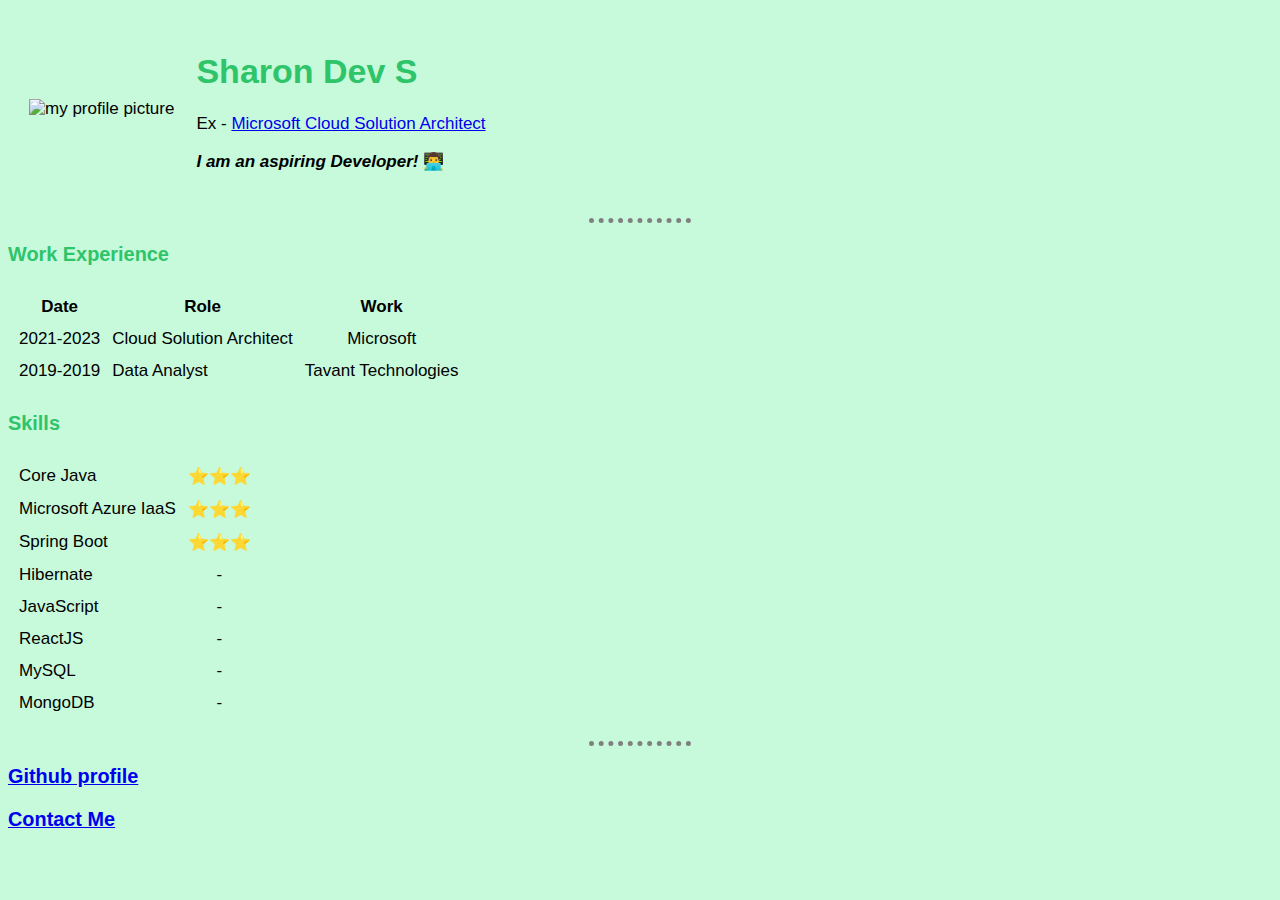
==== index.html @ 65de85d3 "added initial commit" ====
<!DOCTYPE html>
<html lang="en">

    <head>
        <meta charset="UTF-8">
        <title>My Homebase</title>
        <link href="css/styles.css" rel="stylesheet">
        <link href="images/favicon3.png" rel="icon">

        
    </head>

    <body>

        <table cellspacing=20>
            <tr>
                <td><img src="images/my_image.png " alt="my profile picture" width="170" height=auto class="profile_name"></td>
                <td>
                    <h1>Sharon Dev S</h1>
                    <p>Ex - <a href="https://www.linkedin.com/in/sharon-dev-s-8897a659/">Microsoft Cloud Solution
                                Architect</a></p>
                    <p><em><strong>I am an aspiring Developer!</strong></em> 👨‍💻</p>
                </td>
            </tr>
        </table>


        <hr>
        <h3>Work Experience</h3>
        <p>
        <table cellspacing="10">

            <thead>
                <tr>
                    <th>Date</th>
                    <th>Role
                    </th>
                    <th>Work</th>
                </tr>
            </thead>
            <tbody>
                <tr>
                    <td>2021-2023</td>
                    <td>Cloud Solution Architect</td>
                    <td align="center">Microsoft</td>

                </tr>
                <tr>
                    <td>2019-2019</td>
                    <td>Data Analyst</td>
                    <td>Tavant Technologies</td>

                </tr>
            </tbody>
            <tfoot></tfoot>

        </table>

        <h3>Skills</h3>
        <table cellspacing="10">

            <tbody>
                <tr>
                    <td>Core Java</td>
                    <td>⭐⭐⭐</td>

                </tr>
                <tr>
                    <td>Microsoft Azure IaaS</td>
                    <td>⭐⭐⭐</td>
                </tr>
                <tr>
                    <td>Spring Boot</td>
                    <td>⭐⭐⭐</td>
                </tr>
                <tr>
                    <td>Hibernate</td>
                    <td align="center">-</td>
                </tr>
                <tr>
                    <td>JavaScript</td>
                    <td align="center">-</td>
                </tr>
                <tr>
                    <td>ReactJS</td>
                    <td align="center">-</td>
                </tr>
                <tr>
                    <td>MySQL</td>
                    <td align="center">-</td>
                </tr>
                <tr>
                    <td>MongoDB</td>
                    <td align="center">-</td>
                </tr>

            </tbody>
        </table>

        </p>
        <hr>
        <h3><a href="https://www.github.com/sharondevs">Github profile</a></h3>
        <h3> <a href="contact_me.html">Contact Me</a></h3>
    </body>

</html>
---- css/styles.css ----
/******TAG SELECTORS********/

hr {
  border-style: none;
  width: 8%;
  border-top: 5px dotted grey;
}
body {
  background-color: #c7f9db;
  font-family: Helvetica, sans-serif;
  font-size: 17px;
}
h1{
    color: #2ec46a;
}
h2{
    color: #2ec46a;
}
h3{
    color: #2ec46a;
}
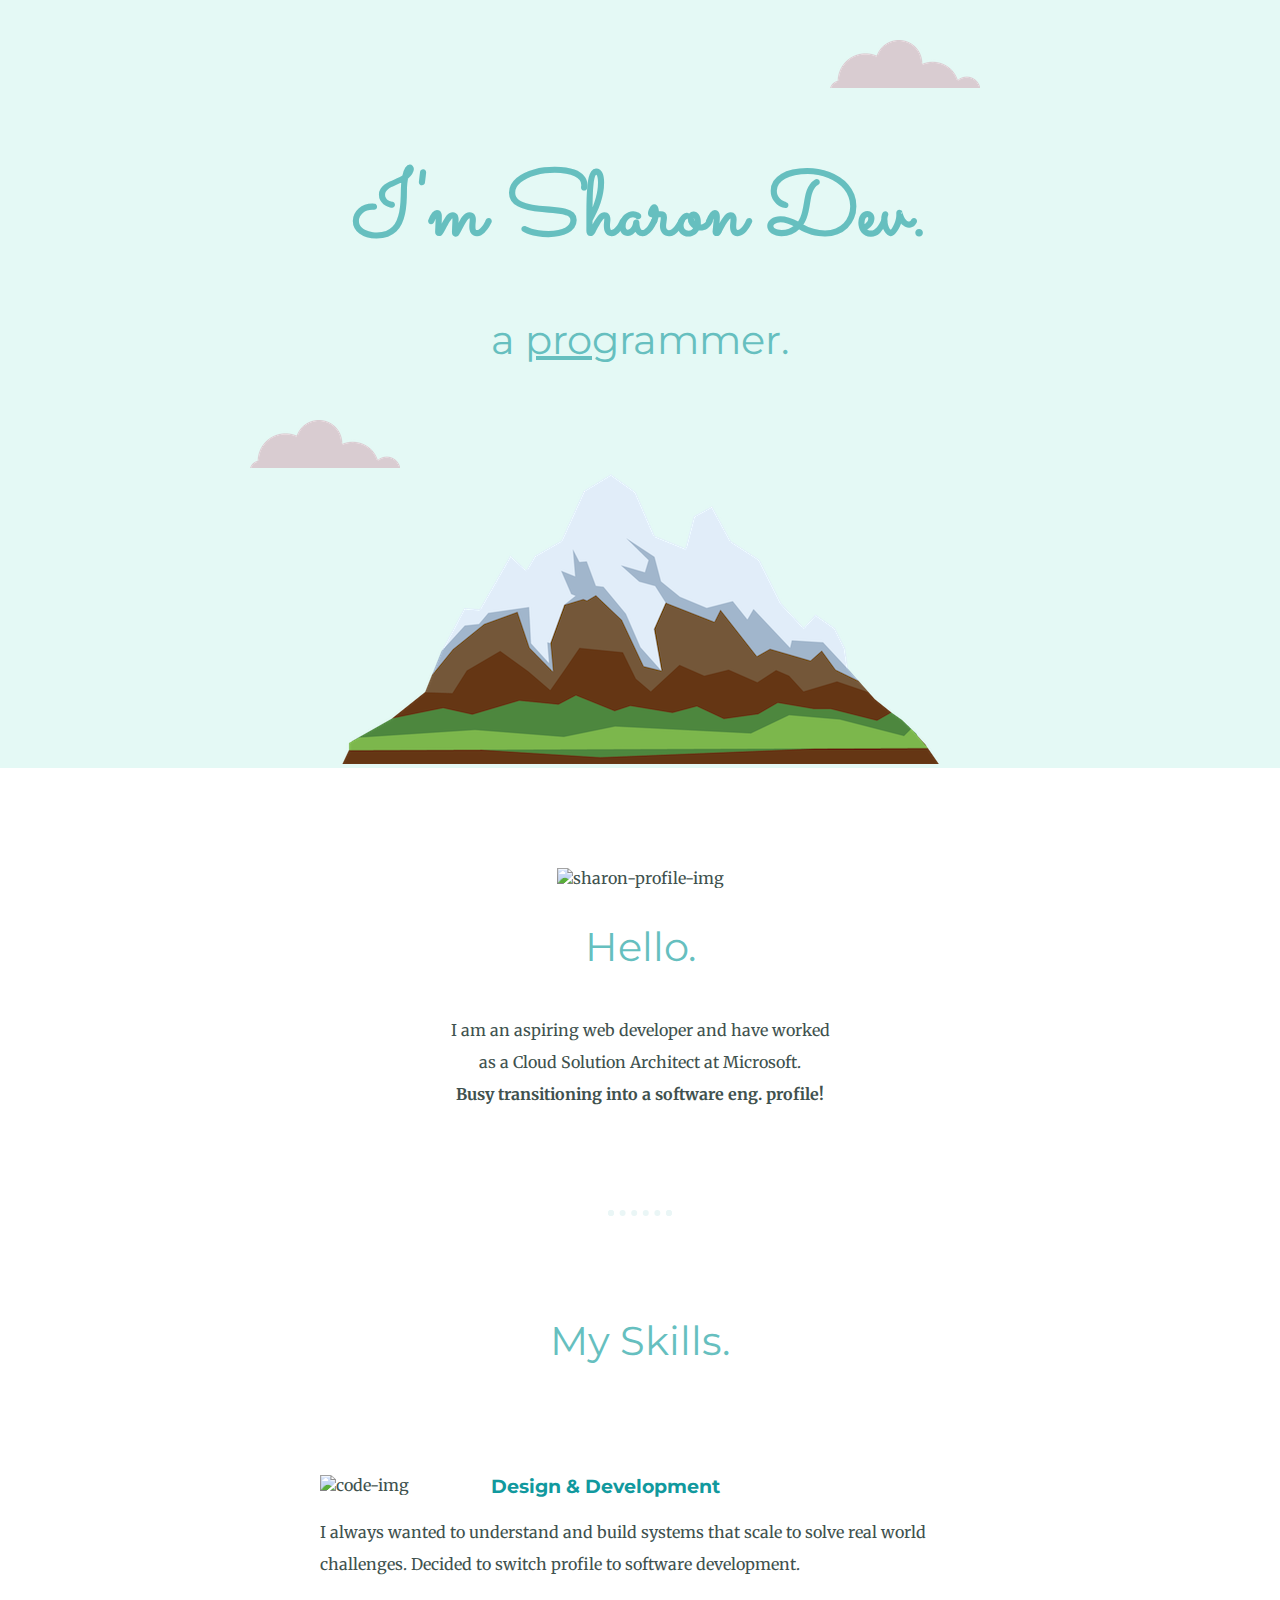
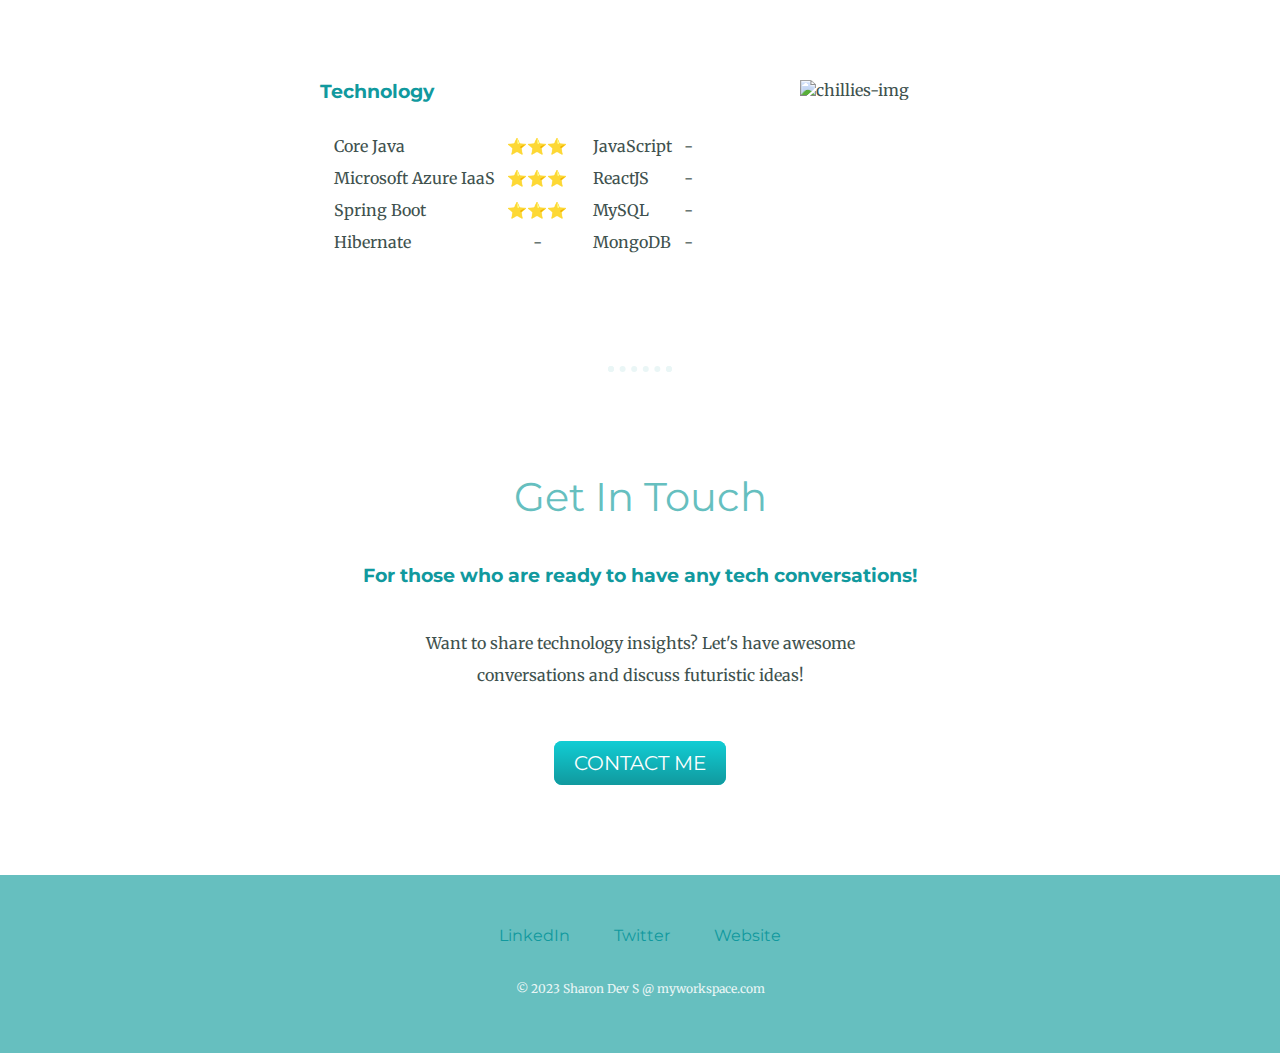
==== commit c44c7f02: "profile page update" ====
--- a/index.html
+++ b/index.html
@@ -1,106 +1,123 @@
 <!DOCTYPE html>
-<html lang="en">
+<html>
 
-    <head>
-        <meta charset="UTF-8">
-        <title>My Homebase</title>
-        <link href="css/styles.css" rel="stylesheet">
-        <link href="images/favicon3.png" rel="icon">
+  <head>
+    <meta charset="utf-8">
+    <title>My Base</title>
+    <link rel="stylesheet" href="css/styles.css">
+    <link href="https://fonts.googleapis.com/css?family=Merriweather|Montserrat|Sacramento" rel="stylesheet">
+    <link rel="icon" href="images/favicon3.png">
+  </head>
 
-        
-    </head>
+  <body>
+    <div class="top-container">
+      <img class="top-cloud" src="images/cloud.png" alt="cloud">
+      <div class="title-text">
+        <h1>I'm Sharon Dev.</h1>
+        <h2>a <span class="pro">pro</span>grammer.</h2>
+      </div>
+      <img class="bottom-cloud" src="images/cloud.png" alt="cloud">
+      <img class="mountain" src="images/mountain.png" alt="mountain-img">
+    </div>
 
-    <body>
+    <div class="middle-container">
+      <div class="profile">
+        <img src="images/my_image.png" alt="sharon-profile-img" class="profile-img">
+        <h2>Hello.</h2>
+        <p class="intro">I am an aspiring web developer and have worked as a Cloud Solution Architect at Microsoft. </p>
+        <p class="intro"><strong>Busy transitioning into a software eng. profile!</strong></p>
+      </div>
+      <hr>
+      <div class="skills">
+        <h2>My Skills.</h2>
+        <div class="skill-row">
+          <img class="code-img"
+            src="https://media0.giphy.com/media/qgQUggAC3Pfv687qPC/giphy.gif?cid=ecf05e47et4ezjz2kytrfvby8cx3ot5431x05d840tlaw3q2&rid=giphy.gif&ct=g"
+            alt="code-img">
 
-        <table cellspacing=20>
+          <h3>Design & Development</h3>
+          <p>I always wanted to understand and build systems that scale to solve real world challenges. Decided to
+            switch profile to software development.</p>
+
+        </div>
+        <div class="skill-row">
+          <img class="chilli-img" src="https://www.careerguide.com/career/wp-content/uploads/2021/06/web_design.gif"
+            alt="chillies-img">
+
+          <h3>Technology</h3>
+          <table>
             <tr>
-                <td><img src="images/my_image.png " alt="my profile picture" width="170" height=auto class="profile_name"></td>
-                <td>
-                    <h1>Sharon Dev S</h1>
-                    <p>Ex - <a href="https://www.linkedin.com/in/sharon-dev-s-8897a659/">Microsoft Cloud Solution
-                                Architect</a></p>
-                    <p><em><strong>I am an aspiring Developer!</strong></em> 👨‍💻</p>
-                </td>
+              <td>
+                <table cellspacing="10">
+
+                  <tbody>
+                    <tr>
+                      <td>Core Java</td>
+                      <td>⭐⭐⭐</td>
+
+                    </tr>
+                    <tr>
+                      <td>Microsoft Azure IaaS</td>
+                      <td>⭐⭐⭐</td>
+                    </tr>
+                    <tr>
+                      <td>Spring Boot</td>
+                      <td>⭐⭐⭐</td>
+                    </tr>
+                    <tr>
+                      <td>Hibernate</td>
+                      <td align="center">-</td>
+                    </tr>
+
+                  </tbody>
+                </table>
+              </td>
+              <td>
+                <table cellspacing="10">
+
+                  <tbody>
+                    <tr>
+                      <td>JavaScript</td>
+                      <td align="center">-</td>
+                    </tr>
+                    <tr>
+                      <td>ReactJS</td>
+                      <td align="center">-</td>
+                    </tr>
+                    <tr>
+                      <td>MySQL</td>
+                      <td align="center">-</td>
+                    </tr>
+                    <tr>
+                      <td>MongoDB</td>
+                      <td align="center">-</td>
+                    </tr>
+
+                  </tbody>
+                </table>
+              </td>
             </tr>
-        </table>
+          </table>
 
 
-        <hr>
-        <h3>Work Experience</h3>
-        <p>
-        <table cellspacing="10">
+        </div>
+      </div>
+      <hr style="margin-top : 50px">
+      <div class="contact-me">
+        <h2>Get In Touch</h2>
+        <h3>For those who are ready to have any tech conversations!</h3>
+        <p class="contact-message">Want to share technology insights? Let's have awesome conversations and discuss futuristic ideas!</p>
+        <a class="btn" href="mailto:s5678sha@gmail.com">CONTACT ME</a>
+      </div>
+    </div>
 
-            <thead>
-                <tr>
-                    <th>Date</th>
-                    <th>Role
-                    </th>
-                    <th>Work</th>
-                </tr>
-            </thead>
-            <tbody>
-                <tr>
-                    <td>2021-2023</td>
-                    <td>Cloud Solution Architect</td>
-                    <td align="center">Microsoft</td>
 
-                </tr>
-                <tr>
-                    <td>2019-2019</td>
-                    <td>Data Analyst</td>
-                    <td>Tavant Technologies</td>
-
-                </tr>
-            </tbody>
-            <tfoot></tfoot>
-
-        </table>
-
-        <h3>Skills</h3>
-        <table cellspacing="10">
-
-            <tbody>
-                <tr>
-                    <td>Core Java</td>
-                    <td>⭐⭐⭐</td>
-
-                </tr>
-                <tr>
-                    <td>Microsoft Azure IaaS</td>
-                    <td>⭐⭐⭐</td>
-                </tr>
-                <tr>
-                    <td>Spring Boot</td>
-                    <td>⭐⭐⭐</td>
-                </tr>
-                <tr>
-                    <td>Hibernate</td>
-                    <td align="center">-</td>
-                </tr>
-                <tr>
-                    <td>JavaScript</td>
-                    <td align="center">-</td>
-                </tr>
-                <tr>
-                    <td>ReactJS</td>
-                    <td align="center">-</td>
-                </tr>
-                <tr>
-                    <td>MySQL</td>
-                    <td align="center">-</td>
-                </tr>
-                <tr>
-                    <td>MongoDB</td>
-                    <td align="center">-</td>
-                </tr>
-
-            </tbody>
-        </table>
-
-        </p>
-        <hr>
-        <h3><a href="https://www.github.com/sharondevs">Github profile</a></h3>
-        <h3> <a href="contact_me.html">Contact Me</a></h3>
-    </body>
+    <div class="bottom-container">
+      <a class="footer-link" href="https://www.linkedin.com/in/sharon-dev-s-8897a659/">LinkedIn</a>
+      <a class="footer-link" href="https://twitter.com/e1234sha">Twitter</a>
+      <a class="footer-link">Website</a>
+      <p class="copyright">© 2023 Sharon Dev S @ myworkspace.com</p>
+    </div>
+  </body>
 
 </html>--- a/css/styles.css
+++ b/css/styles.css
@@ -1,21 +1,145 @@
-/******TAG SELECTORS********/
+body {
+  color: #40514E;
+  margin: 0;
+  text-align: center;
+  font-family: 'Merriweather', serif;
+}
+
+h1 {
+  color: #66BFBF;
+  font-size: 5.625rem;
+  margin: 50px auto 0 auto;
+  font-family: 'Sacramento', cursive;
+}
+
+h2 {
+  color: #66BFBF;
+  font-family: 'Montserrat', sans-serif;
+  font-size: 2.5rem;
+  font-weight: normal;
+  padding-bottom: 10px;
+}
+
+h3 {
+  color: #11999E;
+  font-family: 'Montserrat', sans-serif;
+}
+
+p {
+  line-height: 2;
+}
 
 hr {
-  border-style: none;
-  width: 8%;
-  border-top: 5px dotted grey;
+  border: dotted #EAF6F6 6px;
+  border-bottom: none;
+  width: 4%;
+  margin: 100px auto;
 }
-body {
-  background-color: #c7f9db;
-  font-family: Helvetica, sans-serif;
-  font-size: 17px;
+
+a{
+  color: #11999E;
+  font-family: 'Montserrat', sans-serif;
+  margin: 10px 20px;
+  text-decoration: none;
 }
-h1{
-    color: #2ec46a;
+
+a:hover {
+  color: #EAF6F6;
 }
-h2{
-    color: #2ec46a;
+
+.top-container {
+  background-color: #E4F9F5;
+  position: relative;
+  padding-top: 100px;
 }
-h3{
-    color: #2ec46a;
-}+
+.middle-container {
+  margin: 100px 0;
+}
+
+.bottom-container {
+  background-color: #66BFBF;
+  padding: 50px 0 20px;
+}
+
+.skill-row {
+  width: 50%;
+  margin: 100px auto 100px auto;
+  text-align: left;
+}
+
+.pro {
+  text-decoration: underline;
+}
+
+.intro {
+  width: 30%;
+  margin: auto;
+}
+
+.contact-message {
+  width: 40%;
+  margin: 40px auto 60px;
+}
+
+.copyright {
+  color: #EAF6F6;
+  font-size: 0.75rem;
+  padding: 20px 0;
+}
+
+.top-cloud {
+  position: absolute;
+  right: 300px;
+  top: 40px;
+}
+
+.bottom-cloud {
+  position: absolute;
+  left: 250px;
+  bottom: 300px;
+}
+
+.profile-img {
+  width: 15%;
+  
+  
+}
+.code-img {
+  width: 22%;
+  float: left;
+  margin-right: 30px;
+}
+
+.chilli-img {
+  width: 25%;
+  float: right;
+  margin-left: 30px;
+}
+
+.btn {
+  background: #11cdd4;
+  background-image: -webkit-linear-gradient(top, #11cdd4, #11999e);
+  background-image: -moz-linear-gradient(top, #11cdd4, #11999e);
+  background-image: -ms-linear-gradient(top, #11cdd4, #11999e);
+  background-image: -o-linear-gradient(top, #11cdd4, #11999e);
+  background-image: linear-gradient(to bottom, #11cdd4, #11999e);
+  -webkit-border-radius: 8;
+  -moz-border-radius: 8;
+  border-radius: 8px;
+  font-family: 'Montserrat', sans-serif;
+  color: #ffffff;
+  font-size: 20px;
+  padding: 10px 20px 10px 20px;
+  text-decoration: none;
+}
+
+.btn:hover {
+  background: #30e3cb;
+  background-image: -webkit-linear-gradient(top, #30e3cb, #2bc4ad);
+  background-image: -moz-linear-gradient(top, #30e3cb, #2bc4ad);
+  background-image: -ms-linear-gradient(top, #30e3cb, #2bc4ad);
+  background-image: -o-linear-gradient(top, #30e3cb, #2bc4ad);
+  background-image: linear-gradient(to bottom, #30e3cb, #2bc4ad);
+  text-decoration: none;
+}
